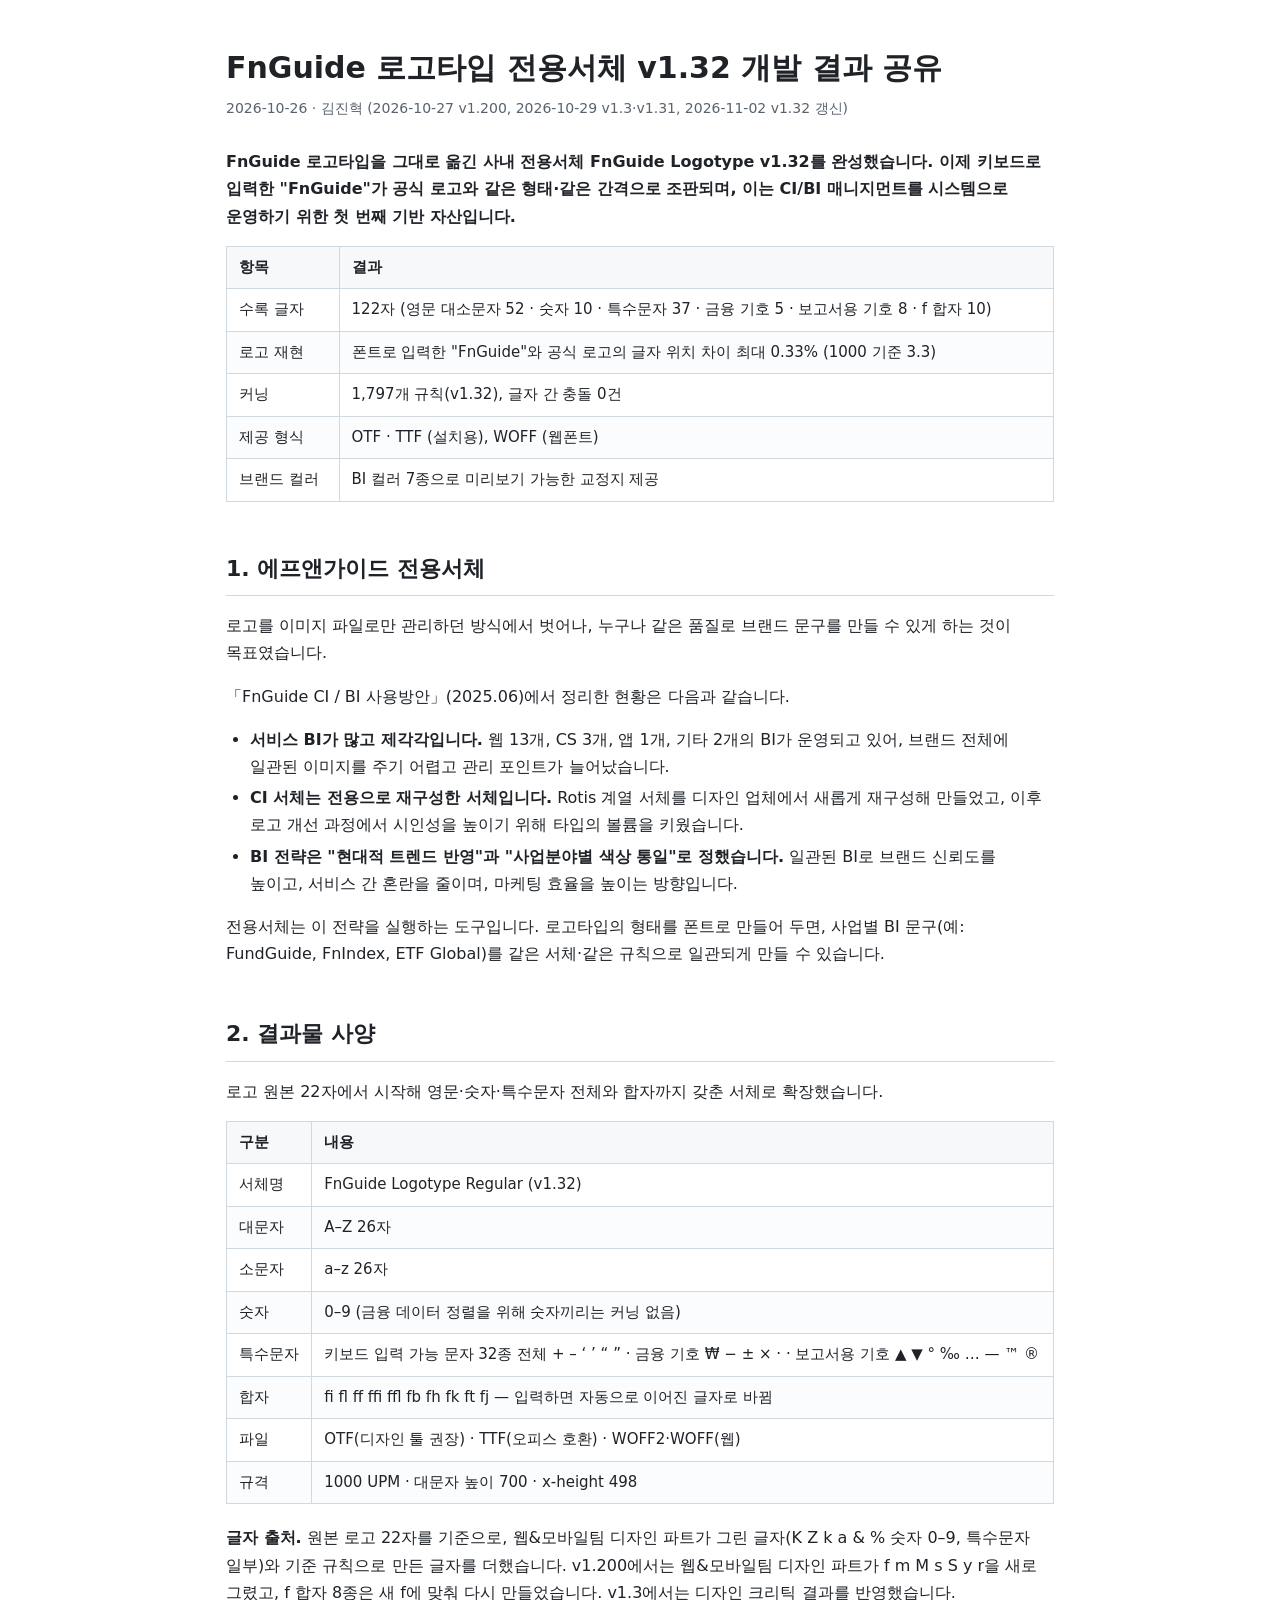
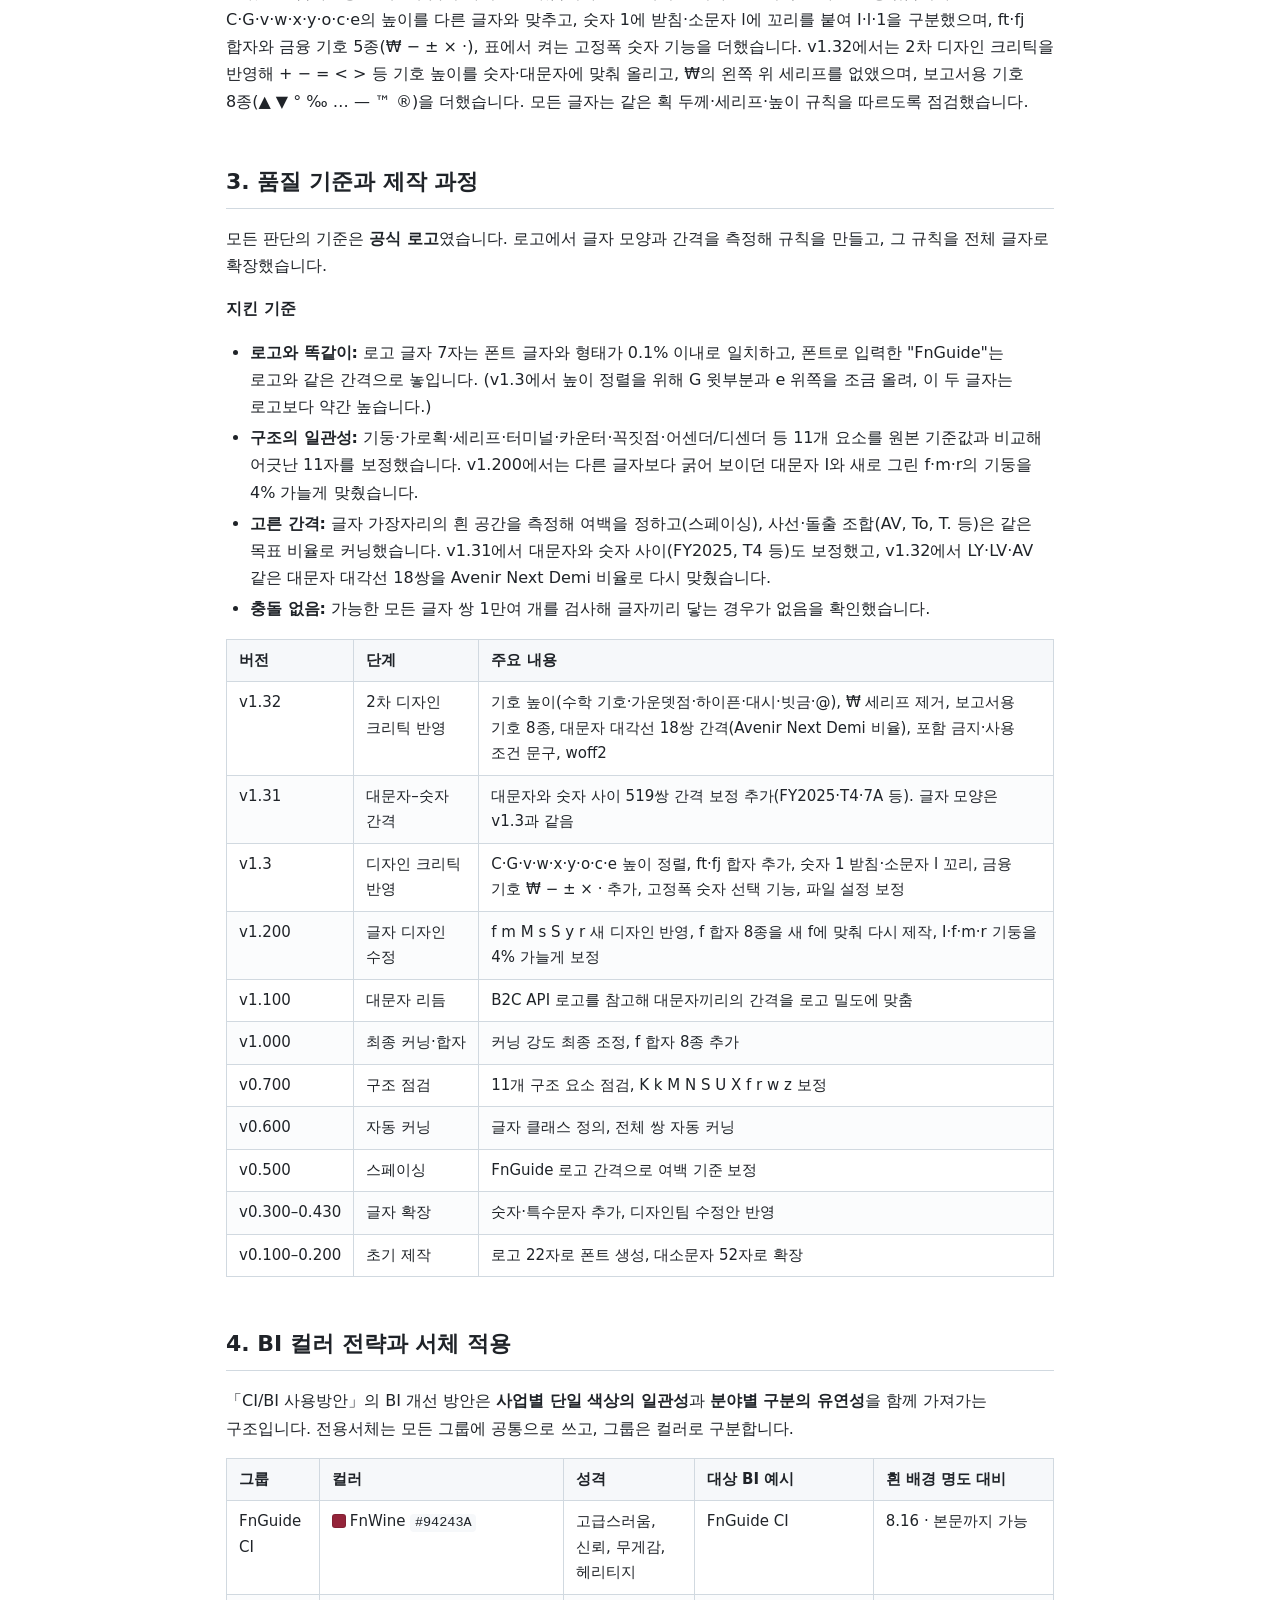
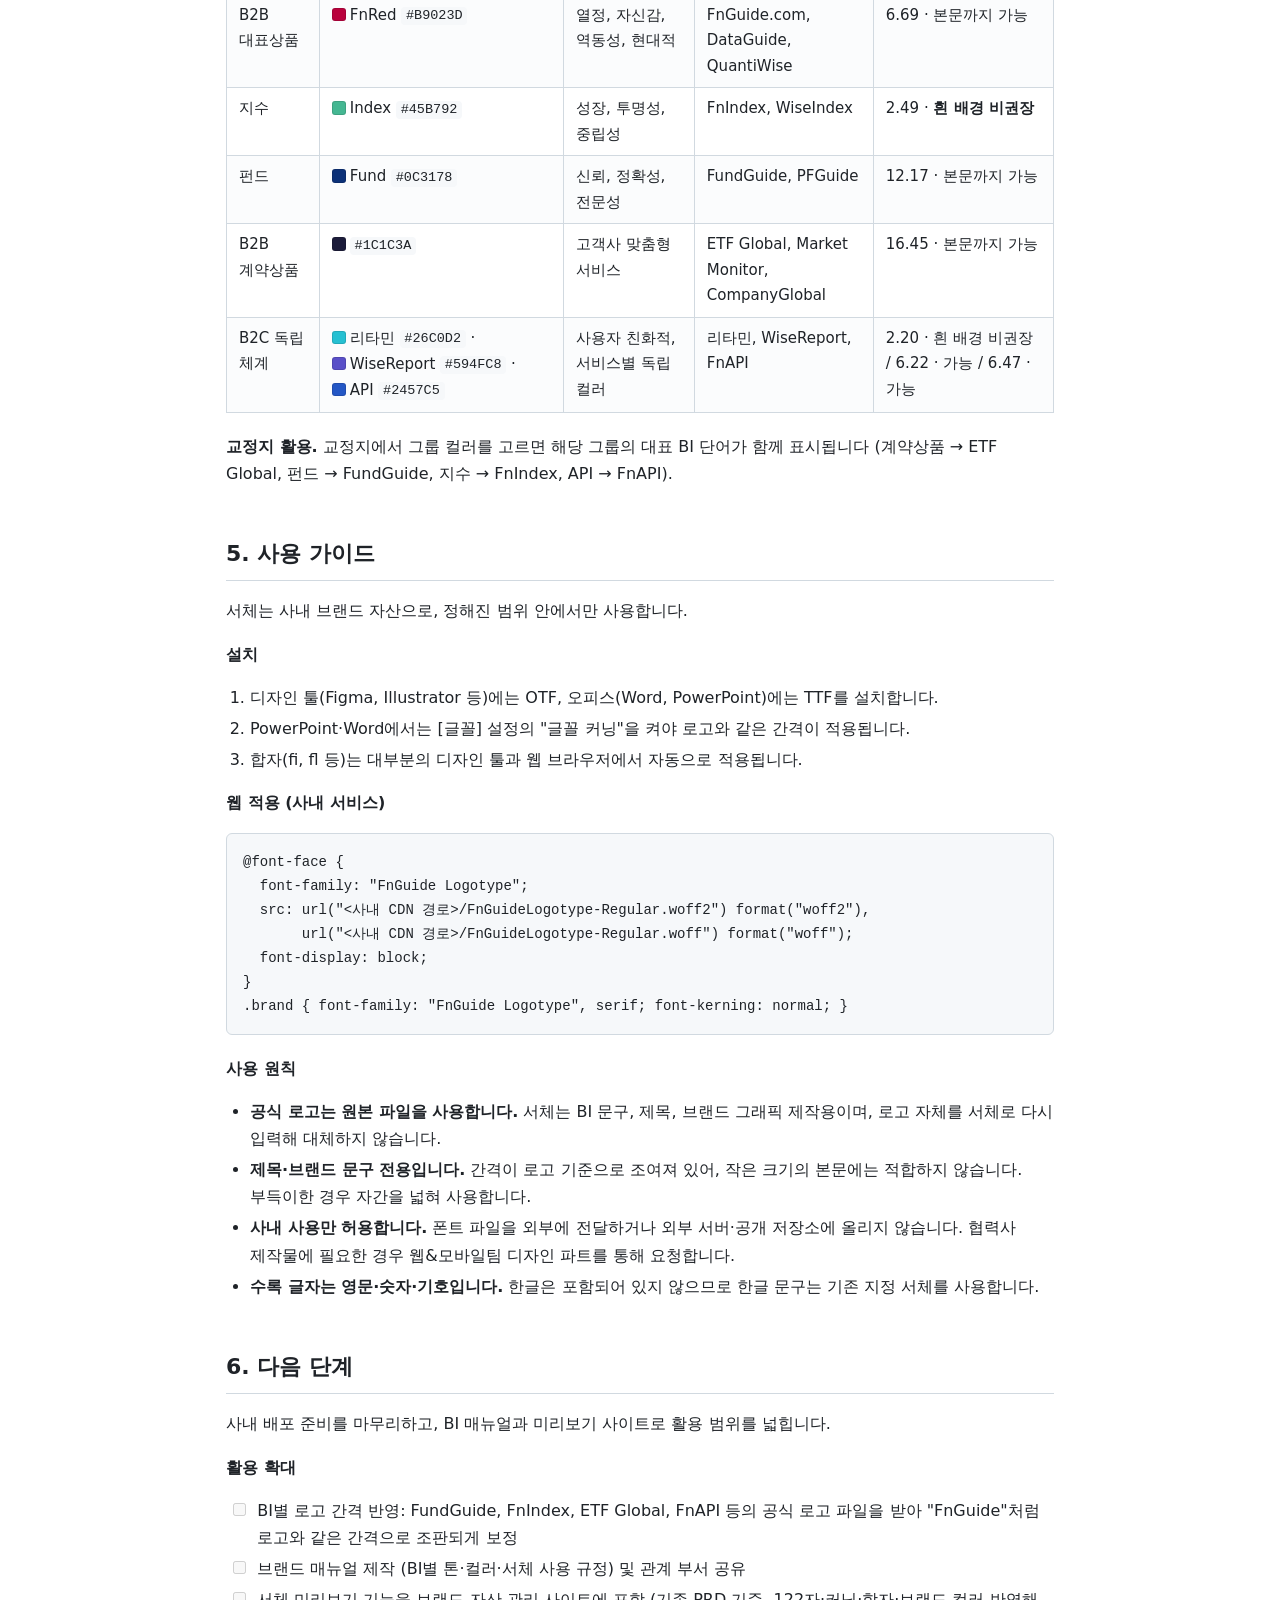
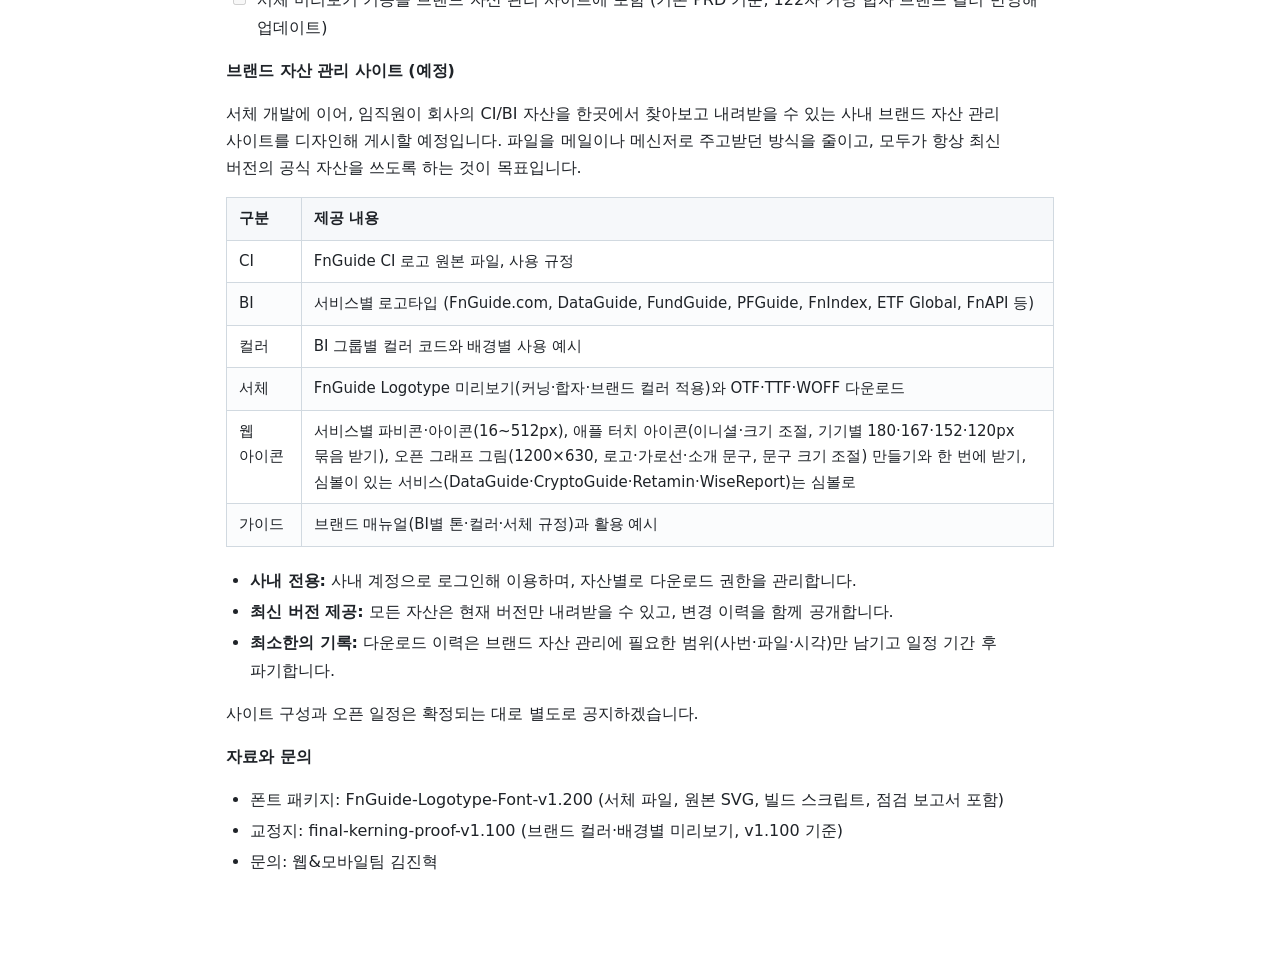
==== out/FnGuide-Logotype-share.html @ befd62f5 "전용서체 v1.32: 2차 디자인 크리틱 반영 - 2차 디자인 크리틱(v1.31): 타이포·CI/BI·PM급 브랜드 디자이너, 보고서·그림 50~55 - 기호 높이(수학 기호 B안" ====
<!doctype html>
<html lang="ko">
<head>
<meta charset="utf-8">
<meta name="viewport" content="width=device-width, initial-scale=1">
<title>FnGuide 로고타입 전용서체 v1.32 개발 결과 공유</title>
<style>
  :root {
    --bg: #ffffff;
    --text: #1f2328;
    --muted: #59636e;
    --line: #d1d9e0;
    --soft: #f6f8fa;
    --accent: #94243A;
  }
  * { box-sizing: border-box; }
  html { color-scheme: light; }
  body {
    margin: 0;
    background: var(--bg);
    color: var(--text);
    font-family: "Pretendard", "Malgun Gothic", "Apple SD Gothic Neo", system-ui, sans-serif;
    font-size: 16px;
    line-height: 1.7;
    word-break: keep-all;
  }
  main { max-width: 860px; margin: 0 auto; padding: 48px 16px 80px; }
  h1 { font-size: 30px; line-height: 1.35; margin: 0 0 8px; }
  .meta { color: var(--muted); font-size: 14px; margin: 0 0 28px; }
  h2 {
    font-size: 22px; margin: 48px 0 16px; padding-bottom: 8px;
    border-bottom: 1px solid var(--line);
  }
  p { margin: 0 0 16px; }
  strong { font-weight: 700; }
  ul, ol { margin: 0 0 16px; padding-left: 1.5em; }
  li { margin: 4px 0; }
  ul.task { list-style: none; padding-left: 0.2em; }
  ul.task li { display: flex; gap: 8px; align-items: flex-start; }
  ul.task input { margin-top: 0.45em; flex: none; }
  .table-wrap { overflow-x: auto; margin: 0 0 20px; }
  table { border-collapse: collapse; width: 100%; font-size: 15px; }
  th, td { border: 1px solid var(--line); padding: 8px 12px; text-align: left; vertical-align: top; }
  th { background: var(--soft); font-weight: 700; white-space: nowrap; }
  tr:nth-child(even) td { background: #fbfcfd; }
  code {
    font-family: Consolas, "D2Coding", ui-monospace, monospace;
    font-size: 0.9em; background: var(--soft); padding: 0.1em 0.35em; border-radius: 4px;
  }
  pre {
    background: var(--soft); border: 1px solid var(--line); border-radius: 6px;
    padding: 16px; overflow-x: auto; margin: 0 0 20px; line-height: 1.5;
  }
  pre code { background: none; padding: 0; font-size: 14px; }
  .swatch {
    display: inline-block; width: 0.9em; height: 0.9em; border-radius: 3px;
    vertical-align: -0.1em; margin-right: 4px; border: 1px solid rgba(0,0,0,0.12);
  }
  .nowrap { white-space: nowrap; }
</style>
</head>
<body>
<main>

<h1>FnGuide 로고타입 전용서체 v1.32 개발 결과 공유</h1>
<p class="meta">2026-10-26 · 김진혁 (2026-10-27 v1.200, 2026-10-29 v1.3·v1.31, 2026-11-02 v1.32 갱신)</p>

<p><strong>FnGuide 로고타입을 그대로 옮긴 사내 전용서체 FnGuide Logotype v1.32를 완성했습니다. 이제 키보드로 입력한 "FnGuide"가 공식 로고와 같은 형태·같은 간격으로 조판되며, 이는 CI/BI 매니지먼트를 시스템으로 운영하기 위한 첫 번째 기반 자산입니다.</strong></p>

<div class="table-wrap"><table>
  <thead><tr><th>항목</th><th>결과</th></tr></thead>
  <tbody>
    <tr><td>수록 글자</td><td>122자 (영문 대소문자 52 · 숫자 10 · 특수문자 37 · 금융 기호 5 · 보고서용 기호 8 · f 합자 10)</td></tr>
    <tr><td>로고 재현</td><td>폰트로 입력한 "FnGuide"와 공식 로고의 글자 위치 차이 최대 0.33% (1000 기준 3.3)</td></tr>
    <tr><td>커닝</td><td>1,797개 규칙(v1.32), 글자 간 충돌 0건</td></tr>
    <tr><td>제공 형식</td><td>OTF · TTF (설치용), WOFF (웹폰트)</td></tr>
    <tr><td>브랜드 컬러</td><td>BI 컬러 7종으로 미리보기 가능한 교정지 제공</td></tr>
  </tbody>
</table></div>

<h2>1. 에프앤가이드 전용서체</h2>

<p>로고를 이미지 파일로만 관리하던 방식에서 벗어나, 누구나 같은 품질로 브랜드 문구를 만들 수 있게 하는 것이 목표였습니다.</p>

<p>「FnGuide CI / BI 사용방안」(2025.06)에서 정리한 현황은 다음과 같습니다.</p>

<ul>
  <li><strong>서비스 BI가 많고 제각각입니다.</strong> 웹 13개, CS 3개, 앱 1개, 기타 2개의 BI가 운영되고 있어, 브랜드 전체에 일관된 이미지를 주기 어렵고 관리 포인트가 늘어났습니다.</li>
  <li><strong>CI 서체는 전용으로 재구성한 서체입니다.</strong> Rotis 계열 서체를 디자인 업체에서 새롭게 재구성해 만들었고, 이후 로고 개선 과정에서 시인성을 높이기 위해 타입의 볼륨을 키웠습니다.</li>
  <li><strong>BI 전략은 "현대적 트렌드 반영"과 "사업분야별 색상 통일"로 정했습니다.</strong> 일관된 BI로 브랜드 신뢰도를 높이고, 서비스 간 혼란을 줄이며, 마케팅 효율을 높이는 방향입니다.</li>
</ul>

<p>전용서체는 이 전략을 실행하는 도구입니다. 로고타입의 형태를 폰트로 만들어 두면, 사업별 BI 문구(예: FundGuide, FnIndex, ETF Global)를 같은 서체·같은 규칙으로 일관되게 만들 수 있습니다.</p>

<h2>2. 결과물 사양</h2>

<p>로고 원본 22자에서 시작해 영문·숫자·특수문자 전체와 합자까지 갖춘 서체로 확장했습니다.</p>

<div class="table-wrap"><table>
  <thead><tr><th>구분</th><th>내용</th></tr></thead>
  <tbody>
    <tr><td>서체명</td><td>FnGuide Logotype Regular (v1.32)</td></tr>
    <tr><td>대문자</td><td>A–Z 26자</td></tr>
    <tr><td>소문자</td><td>a–z 26자</td></tr>
    <tr><td>숫자</td><td>0–9 (금융 데이터 정렬을 위해 숫자끼리는 커닝 없음)</td></tr>
    <tr><td>특수문자</td><td>키보드 입력 가능 문자 32종 전체 + – ‘ ’ “ ” · 금융 기호 ₩ − ± × · · 보고서용 기호 ▲ ▼ ° ‰ … — ™ ®</td></tr>
    <tr><td>합자</td><td>fi fl ff ffi ffl fb fh fk ft fj — 입력하면 자동으로 이어진 글자로 바뀜</td></tr>
    <tr><td>파일</td><td>OTF(디자인 툴 권장) · TTF(오피스 호환) · WOFF2·WOFF(웹)</td></tr>
    <tr><td>규격</td><td>1000 UPM · 대문자 높이 700 · x-height 498</td></tr>
  </tbody>
</table></div>

<p><strong>글자 출처.</strong> 원본 로고 22자를 기준으로, 웹&amp;모바일팀 디자인 파트가 그린 글자(K Z k a &amp; % 숫자 0–9, 특수문자 일부)와 기준 규칙으로 만든 글자를 더했습니다. v1.200에서는 웹&amp;모바일팀 디자인 파트가 f m M s S y r을 새로 그렸고, f 합자 8종은 새 f에 맞춰 다시 만들었습니다. v1.3에서는 디자인 크리틱 결과를 반영했습니다. C·G·v·w·x·y·o·c·e의 높이를 다른 글자와 맞추고, 숫자 1에 받침·소문자 l에 꼬리를 붙여 I·l·1을 구분했으며, ft·fj 합자와 금융 기호 5종(₩ − ± × ·), 표에서 켜는 고정폭 숫자 기능을 더했습니다. v1.32에서는 2차 디자인 크리틱을 반영해 + − = &lt; &gt; 등 기호 높이를 숫자·대문자에 맞춰 올리고, ₩의 왼쪽 위 세리프를 없앴으며, 보고서용 기호 8종(▲ ▼ ° ‰ … — ™ ®)을 더했습니다. 모든 글자는 같은 획 두께·세리프·높이 규칙을 따르도록 점검했습니다.</p>

<h2>3. 품질 기준과 제작 과정</h2>

<p>모든 판단의 기준은 <strong>공식 로고</strong>였습니다. 로고에서 글자 모양과 간격을 측정해 규칙을 만들고, 그 규칙을 전체 글자로 확장했습니다.</p>

<p><strong>지킨 기준</strong></p>

<ul>
  <li><strong>로고와 똑같이:</strong> 로고 글자 7자는 폰트 글자와 형태가 0.1% 이내로 일치하고, 폰트로 입력한 "FnGuide"는 로고와 같은 간격으로 놓입니다. (v1.3에서 높이 정렬을 위해 G 윗부분과 e 위쪽을 조금 올려, 이 두 글자는 로고보다 약간 높습니다.)</li>
  <li><strong>구조의 일관성:</strong> 기둥·가로획·세리프·터미널·카운터·꼭짓점·어센더/디센더 등 11개 요소를 원본 기준값과 비교해 어긋난 11자를 보정했습니다. v1.200에서는 다른 글자보다 굵어 보이던 대문자 I와 새로 그린 f·m·r의 기둥을 4% 가늘게 맞췄습니다.</li>
  <li><strong>고른 간격:</strong> 글자 가장자리의 흰 공간을 측정해 여백을 정하고(스페이싱), 사선·돌출 조합(AV, To, T. 등)은 같은 목표 비율로 커닝했습니다. v1.31에서 대문자와 숫자 사이(FY2025, T4 등)도 보정했고, v1.32에서 LY·LV·AV 같은 대문자 대각선 18쌍을 Avenir Next Demi 비율로 다시 맞췄습니다.</li>
  <li><strong>충돌 없음:</strong> 가능한 모든 글자 쌍 1만여 개를 검사해 글자끼리 닿는 경우가 없음을 확인했습니다.</li>
</ul>

<div class="table-wrap"><table>
  <thead><tr><th>버전</th><th>단계</th><th>주요 내용</th></tr></thead>
  <tbody>
    <tr><td class="nowrap">v1.32</td><td>2차 디자인 크리틱 반영</td><td>기호 높이(수학 기호·가운뎃점·하이픈·대시·빗금·@), ₩ 세리프 제거, 보고서용 기호 8종, 대문자 대각선 18쌍 간격(Avenir Next Demi 비율), 포함 금지·사용 조건 문구, woff2</td></tr>
    <tr><td class="nowrap">v1.31</td><td>대문자–숫자 간격</td><td>대문자와 숫자 사이 519쌍 간격 보정 추가(FY2025·T4·7A 등). 글자 모양은 v1.3과 같음</td></tr>
    <tr><td class="nowrap">v1.3</td><td>디자인 크리틱 반영</td><td>C·G·v·w·x·y·o·c·e 높이 정렬, ft·fj 합자 추가, 숫자 1 받침·소문자 l 꼬리, 금융 기호 ₩ − ± × · 추가, 고정폭 숫자 선택 기능, 파일 설정 보정</td></tr>
    <tr><td class="nowrap">v1.200</td><td>글자 디자인 수정</td><td>f m M s S y r 새 디자인 반영, f 합자 8종을 새 f에 맞춰 다시 제작, I·f·m·r 기둥을 4% 가늘게 보정</td></tr>
    <tr><td class="nowrap">v1.100</td><td>대문자 리듬</td><td>B2C API 로고를 참고해 대문자끼리의 간격을 로고 밀도에 맞춤</td></tr>
    <tr><td class="nowrap">v1.000</td><td>최종 커닝·합자</td><td>커닝 강도 최종 조정, f 합자 8종 추가</td></tr>
    <tr><td class="nowrap">v0.700</td><td>구조 점검</td><td>11개 구조 요소 점검, K k M N S U X f r w z 보정</td></tr>
    <tr><td class="nowrap">v0.600</td><td>자동 커닝</td><td>글자 클래스 정의, 전체 쌍 자동 커닝</td></tr>
    <tr><td class="nowrap">v0.500</td><td>스페이싱</td><td>FnGuide 로고 간격으로 여백 기준 보정</td></tr>
    <tr><td class="nowrap">v0.300–0.430</td><td>글자 확장</td><td>숫자·특수문자 추가, 디자인팀 수정안 반영</td></tr>
    <tr><td class="nowrap">v0.100–0.200</td><td>초기 제작</td><td>로고 22자로 폰트 생성, 대소문자 52자로 확장</td></tr>
  </tbody>
</table></div>

<h2>4. BI 컬러 전략과 서체 적용</h2>

<p>「CI/BI 사용방안」의 BI 개선 방안은 <strong>사업별 단일 색상의 일관성</strong>과 <strong>분야별 구분의 유연성</strong>을 함께 가져가는 구조입니다. 전용서체는 모든 그룹에 공통으로 쓰고, 그룹은 컬러로 구분합니다.</p>

<div class="table-wrap"><table>
  <thead><tr><th>그룹</th><th>컬러</th><th>성격</th><th>대상 BI 예시</th><th>흰 배경 명도 대비</th></tr></thead>
  <tbody>
    <tr><td>FnGuide CI</td><td class="nowrap"><span class="swatch" style="background:#94243A"></span>FnWine <code>#94243A</code></td><td>고급스러움, 신뢰, 무게감, 헤리티지</td><td>FnGuide CI</td><td>8.16 · 본문까지 가능</td></tr>
    <tr><td>B2B 대표상품</td><td class="nowrap"><span class="swatch" style="background:#B9023D"></span>FnRed <code>#B9023D</code></td><td>열정, 자신감, 역동성, 현대적</td><td>FnGuide.com, DataGuide, QuantiWise</td><td>6.69 · 본문까지 가능</td></tr>
    <tr><td>지수</td><td class="nowrap"><span class="swatch" style="background:#45B792"></span>Index <code>#45B792</code></td><td>성장, 투명성, 중립성</td><td>FnIndex, WiseIndex</td><td>2.49 · <strong>흰 배경 비권장</strong></td></tr>
    <tr><td>펀드</td><td class="nowrap"><span class="swatch" style="background:#0C3178"></span>Fund <code>#0C3178</code></td><td>신뢰, 정확성, 전문성</td><td>FundGuide, PFGuide</td><td>12.17 · 본문까지 가능</td></tr>
    <tr><td>B2B 계약상품</td><td class="nowrap"><span class="swatch" style="background:#1C1C3A"></span><code>#1C1C3A</code></td><td>고객사 맞춤형 서비스</td><td>ETF Global, Market Monitor, CompanyGlobal</td><td>16.45 · 본문까지 가능</td></tr>
    <tr><td>B2C 독립 체계</td><td><span class="nowrap"><span class="swatch" style="background:#26C0D2"></span>리타민 <code>#26C0D2</code></span> · <span class="nowrap"><span class="swatch" style="background:#594FC8"></span>WiseReport <code>#594FC8</code></span> · <span class="nowrap"><span class="swatch" style="background:#2457C5"></span>API <code>#2457C5</code></span></td><td>사용자 친화적, 서비스별 독립 컬러</td><td>리타민, WiseReport, FnAPI</td><td>2.20 · 흰 배경 비권장 / 6.22 · 가능 / 6.47 · 가능</td></tr>
  </tbody>
</table></div>

<p><strong>교정지 활용.</strong> 교정지에서 그룹 컬러를 고르면 해당 그룹의 대표 BI 단어가 함께 표시됩니다 (계약상품 → ETF Global, 펀드 → FundGuide, 지수 → FnIndex, API → FnAPI).</p>

<h2>5. 사용 가이드</h2>

<p>서체는 사내 브랜드 자산으로, 정해진 범위 안에서만 사용합니다.</p>

<p><strong>설치</strong></p>

<ol>
  <li>디자인 툴(Figma, Illustrator 등)에는 OTF, 오피스(Word, PowerPoint)에는 TTF를 설치합니다.</li>
  <li>PowerPoint·Word에서는 [글꼴] 설정의 "글꼴 커닝"을 켜야 로고와 같은 간격이 적용됩니다.</li>
  <li>합자(fi, fl 등)는 대부분의 디자인 툴과 웹 브라우저에서 자동으로 적용됩니다.</li>
</ol>

<p><strong>웹 적용 (사내 서비스)</strong></p>

<pre><code>@font-face {
  font-family: "FnGuide Logotype";
  src: url("&lt;사내 CDN 경로&gt;/FnGuideLogotype-Regular.woff2") format("woff2"),
       url("&lt;사내 CDN 경로&gt;/FnGuideLogotype-Regular.woff") format("woff");
  font-display: block;
}
.brand { font-family: "FnGuide Logotype", serif; font-kerning: normal; }</code></pre>

<p><strong>사용 원칙</strong></p>

<ul>
  <li><strong>공식 로고는 원본 파일을 사용합니다.</strong> 서체는 BI 문구, 제목, 브랜드 그래픽 제작용이며, 로고 자체를 서체로 다시 입력해 대체하지 않습니다.</li>
  <li><strong>제목·브랜드 문구 전용입니다.</strong> 간격이 로고 기준으로 조여져 있어, 작은 크기의 본문에는 적합하지 않습니다. 부득이한 경우 자간을 넓혀 사용합니다.</li>
  <li><strong>사내 사용만 허용합니다.</strong> 폰트 파일을 외부에 전달하거나 외부 서버·공개 저장소에 올리지 않습니다. 협력사 제작물에 필요한 경우 웹&amp;모바일팀 디자인 파트를 통해 요청합니다.</li>
  <li><strong>수록 글자는 영문·숫자·기호입니다.</strong> 한글은 포함되어 있지 않으므로 한글 문구는 기존 지정 서체를 사용합니다.</li>
</ul>

<h2>6. 다음 단계</h2>

<p>사내 배포 준비를 마무리하고, BI 매뉴얼과 미리보기 사이트로 활용 범위를 넓힙니다.</p>

<p><strong>활용 확대</strong></p>

<ul class="task">
  <li><input type="checkbox" disabled><span>BI별 로고 간격 반영: FundGuide, FnIndex, ETF Global, FnAPI 등의 공식 로고 파일을 받아 "FnGuide"처럼 로고와 같은 간격으로 조판되게 보정</span></li>
  <li><input type="checkbox" disabled><span>브랜드 매뉴얼 제작 (BI별 톤·컬러·서체 사용 규정) 및 관계 부서 공유</span></li>
  <li><input type="checkbox" disabled><span>서체 미리보기 기능을 브랜드 자산 관리 사이트에 포함 (기존 PRD 기준, 122자·커닝·합자·브랜드 컬러 반영해 업데이트)</span></li>
</ul>

<p><strong>브랜드 자산 관리 사이트 (예정)</strong></p>

<p>서체 개발에 이어, 임직원이 회사의 CI/BI 자산을 한곳에서 찾아보고 내려받을 수 있는 사내 브랜드 자산 관리 사이트를 디자인해 게시할 예정입니다. 파일을 메일이나 메신저로 주고받던 방식을 줄이고, 모두가 항상 최신 버전의 공식 자산을 쓰도록 하는 것이 목표입니다.</p>

<div class="table-wrap"><table>
  <thead><tr><th>구분</th><th>제공 내용</th></tr></thead>
  <tbody>
    <tr><td>CI</td><td>FnGuide CI 로고 원본 파일, 사용 규정</td></tr>
    <tr><td>BI</td><td>서비스별 로고타입 (FnGuide.com, DataGuide, FundGuide, PFGuide, FnIndex, ETF Global, FnAPI 등)</td></tr>
    <tr><td>컬러</td><td>BI 그룹별 컬러 코드와 배경별 사용 예시</td></tr>
    <tr><td>서체</td><td>FnGuide Logotype 미리보기(커닝·합자·브랜드 컬러 적용)와 OTF·TTF·WOFF 다운로드</td></tr>
    <tr><td>웹 아이콘</td><td>서비스별 파비콘·아이콘(16~512px), 애플 터치 아이콘(이니셜·크기 조절, 기기별 180·167·152·120px 묶음 받기), 오픈 그래프 그림(1200×630, 로고·가로선·소개 문구, 문구 크기 조절) 만들기와 한 번에 받기, 심볼이 있는 서비스(DataGuide·CryptoGuide·Retamin·WiseReport)는 심볼로</td></tr>
    <tr><td>가이드</td><td>브랜드 매뉴얼(BI별 톤·컬러·서체 규정)과 활용 예시</td></tr>
  </tbody>
</table></div>

<ul>
  <li><strong>사내 전용:</strong> 사내 계정으로 로그인해 이용하며, 자산별로 다운로드 권한을 관리합니다.</li>
  <li><strong>최신 버전 제공:</strong> 모든 자산은 현재 버전만 내려받을 수 있고, 변경 이력을 함께 공개합니다.</li>
  <li><strong>최소한의 기록:</strong> 다운로드 이력은 브랜드 자산 관리에 필요한 범위(사번·파일·시각)만 남기고 일정 기간 후 파기합니다.</li>
</ul>

<p>사이트 구성과 오픈 일정은 확정되는 대로 별도로 공지하겠습니다.</p>

<p><strong>자료와 문의</strong></p>

<ul>
  <li>폰트 패키지: FnGuide-Logotype-Font-v1.200 (서체 파일, 원본 SVG, 빌드 스크립트, 점검 보고서 포함)</li>
  <li>교정지: final-kerning-proof-v1.100 (브랜드 컬러·배경별 미리보기, v1.100 기준)</li>
  <li>문의: 웹&amp;모바일팀 김진혁</li>
</ul>

</main>
</body>
</html>
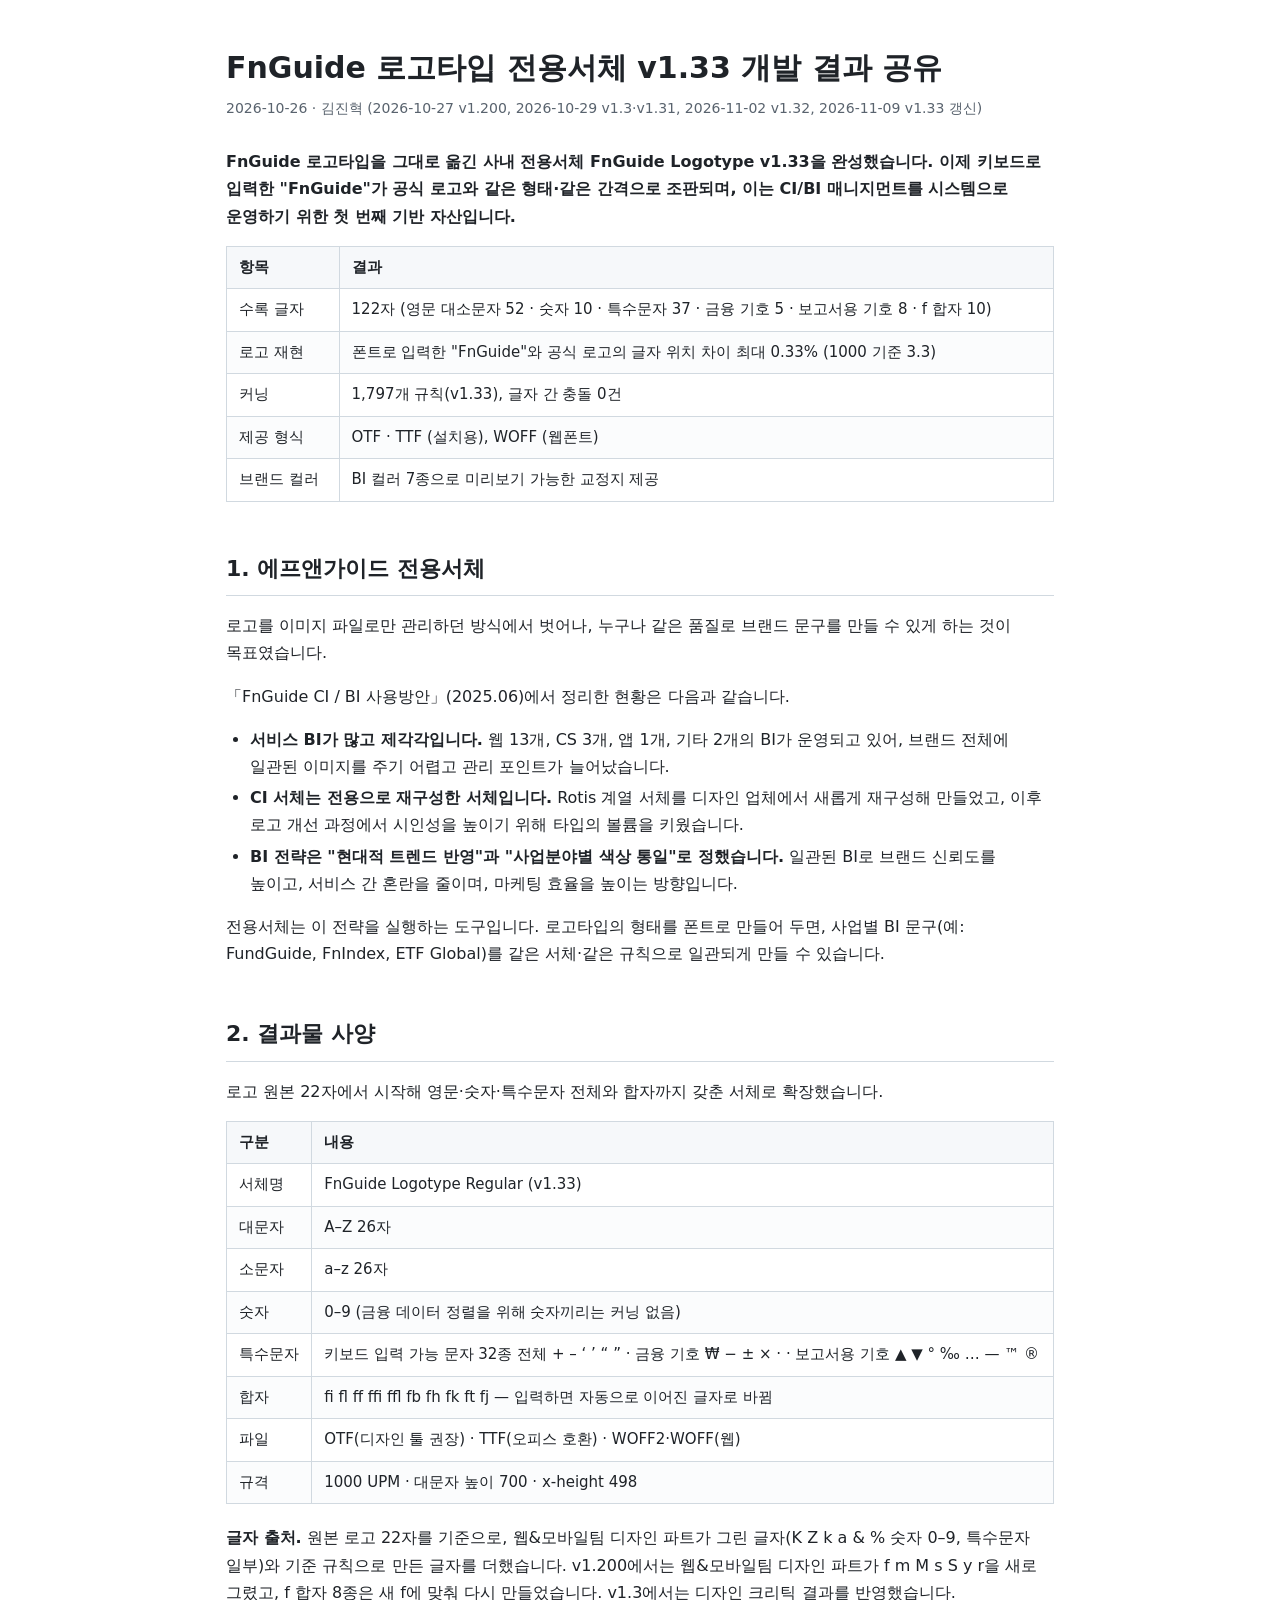
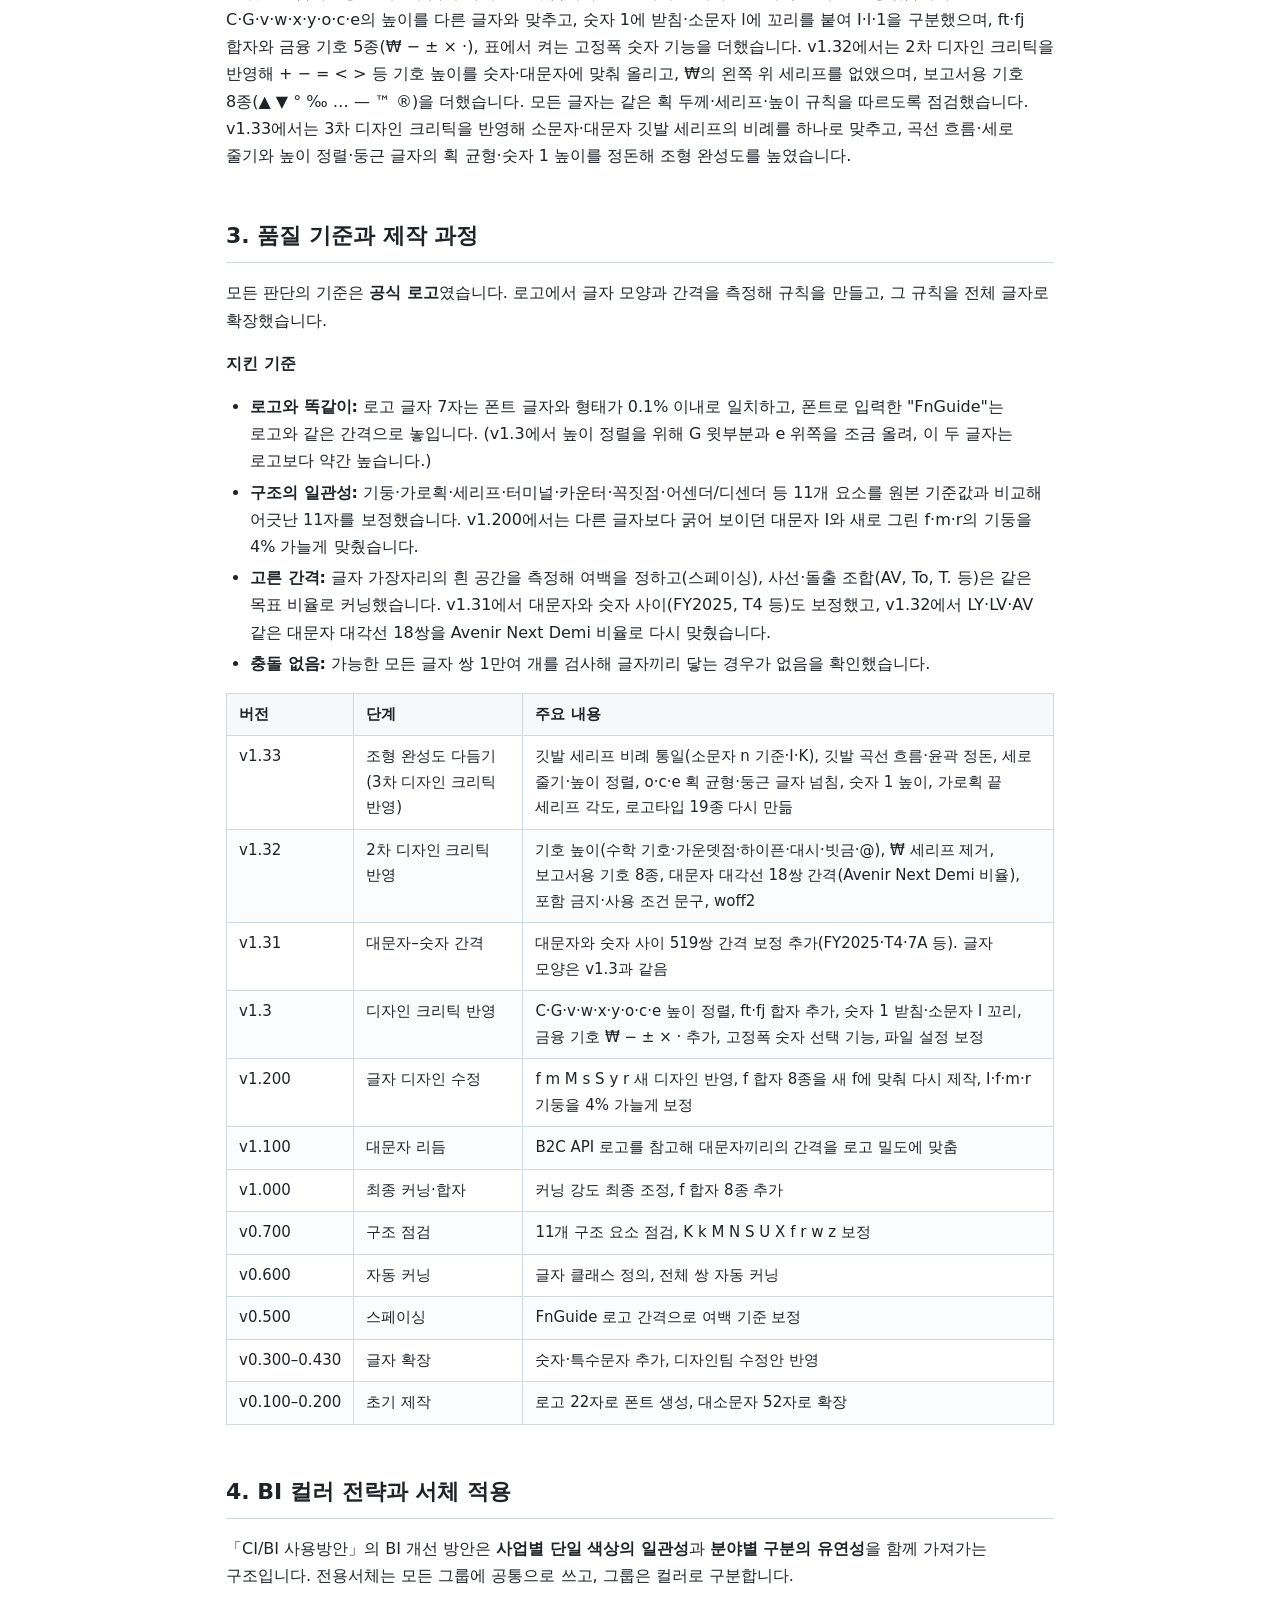
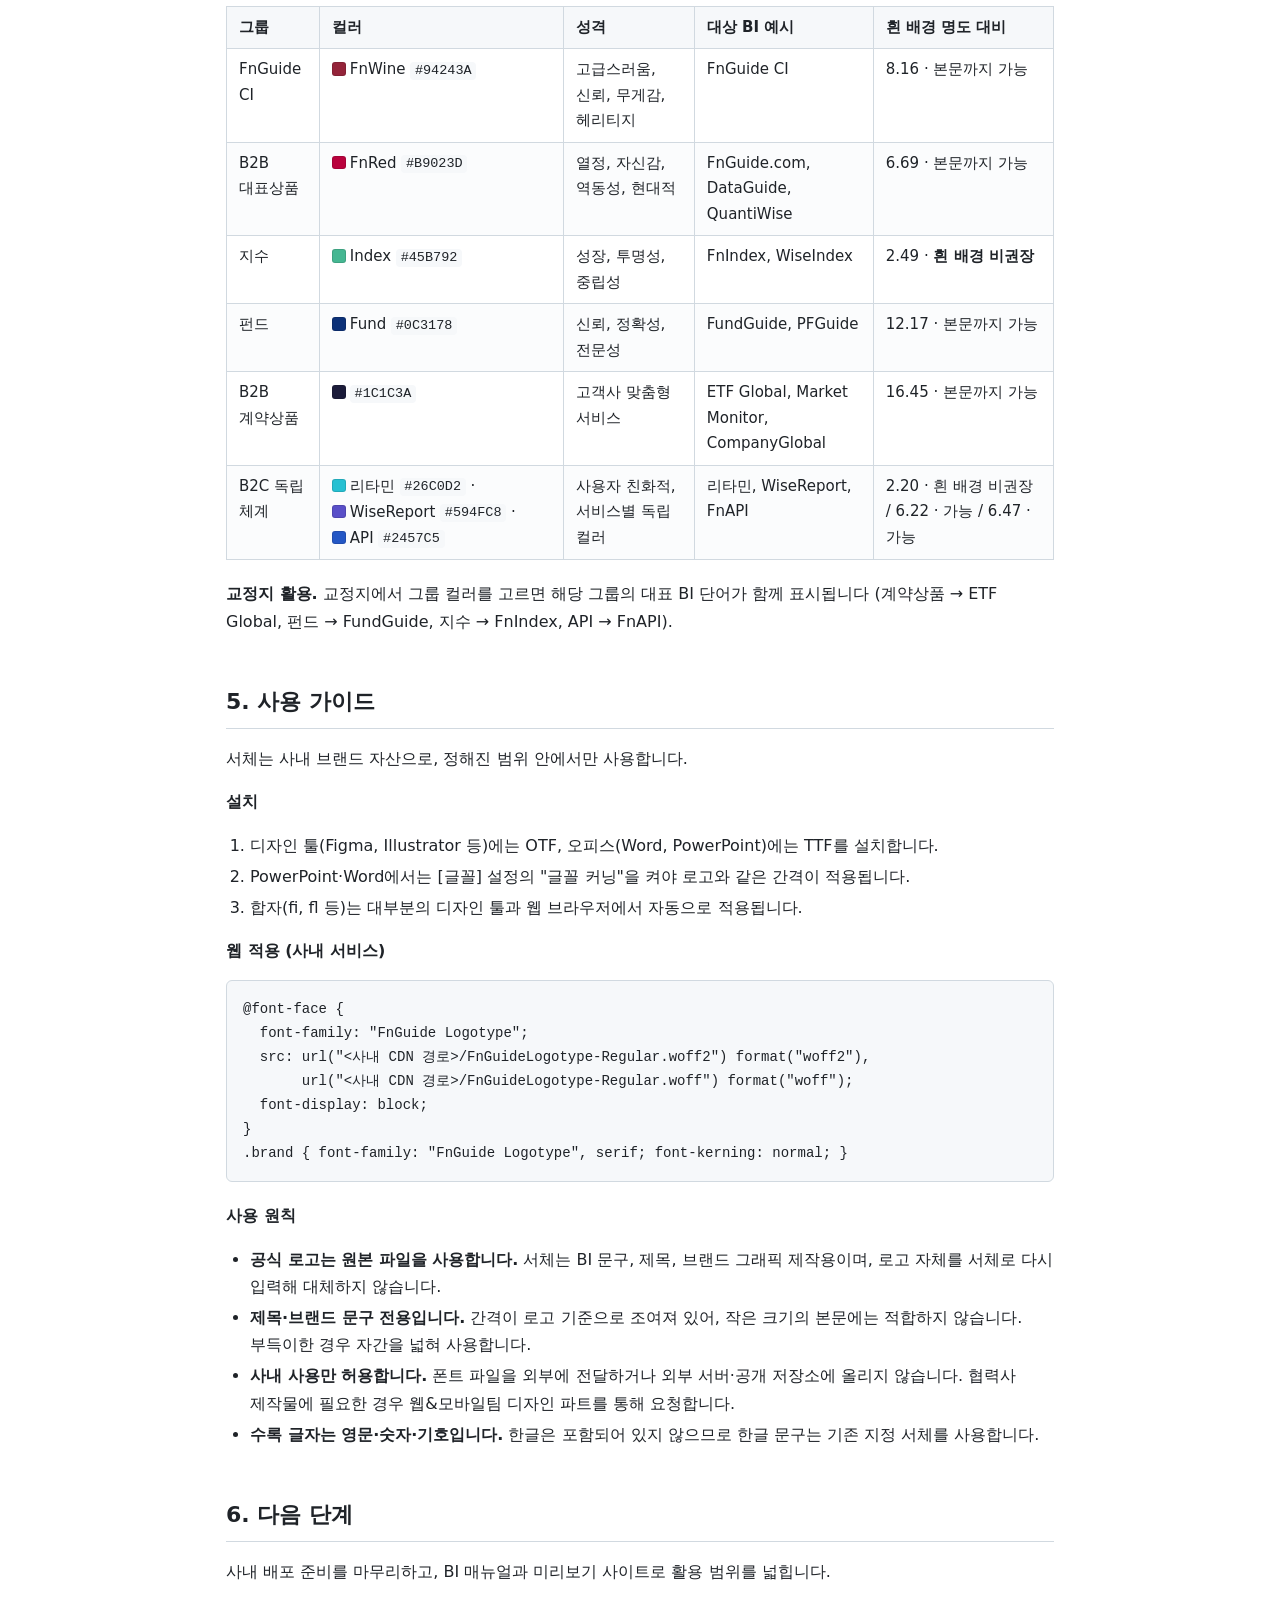
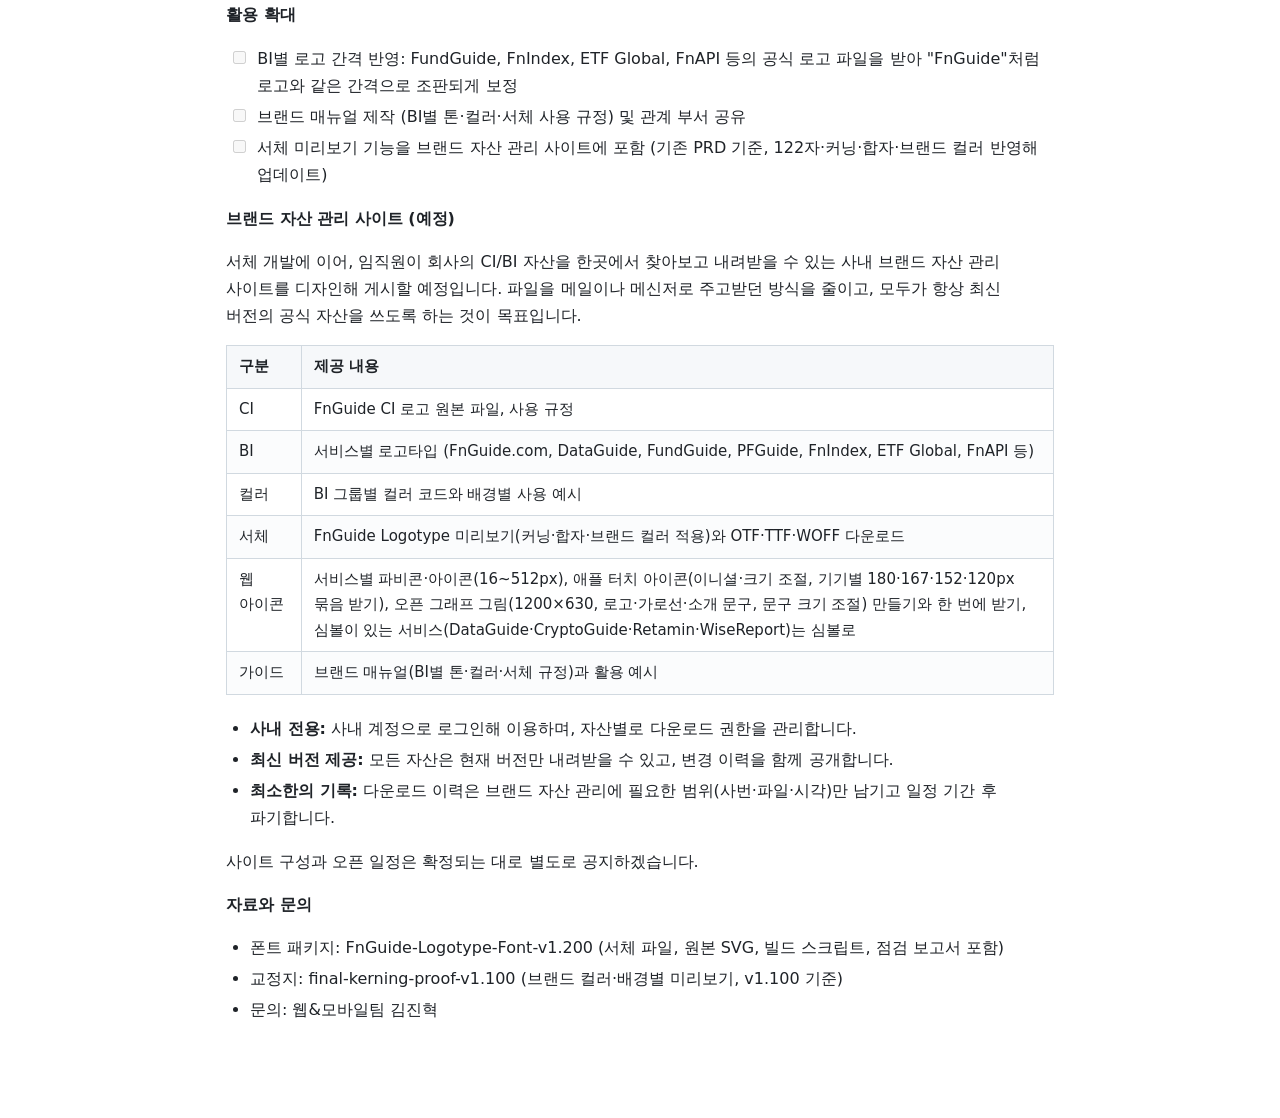
==== commit 8869e8ec: "전용서체 v1.33: 조형 완성도 다듬기 (3차 디자인 크리틱 반영) · 홈페이지 반영 - 세로 줄기 축선 맞춤 11자(기둥 굵기 검토 기준), 3차 크리틱 ❶~❾ 전체 반영(64" ====
--- a/out/FnGuide-Logotype-share.html
+++ b/out/FnGuide-Logotype-share.html
@@ -3,7 +3,7 @@
 <head>
 <meta charset="utf-8">
 <meta name="viewport" content="width=device-width, initial-scale=1">
-<title>FnGuide 로고타입 전용서체 v1.32 개발 결과 공유</title>
+<title>FnGuide 로고타입 전용서체 v1.33 개발 결과 공유</title>
 <style>
   :root {
     --bg: #ffffff;
@@ -62,17 +62,17 @@
 <body>
 <main>
 
-<h1>FnGuide 로고타입 전용서체 v1.32 개발 결과 공유</h1>
-<p class="meta">2026-10-26 · 김진혁 (2026-10-27 v1.200, 2026-10-29 v1.3·v1.31, 2026-11-02 v1.32 갱신)</p>
-
-<p><strong>FnGuide 로고타입을 그대로 옮긴 사내 전용서체 FnGuide Logotype v1.32를 완성했습니다. 이제 키보드로 입력한 "FnGuide"가 공식 로고와 같은 형태·같은 간격으로 조판되며, 이는 CI/BI 매니지먼트를 시스템으로 운영하기 위한 첫 번째 기반 자산입니다.</strong></p>
+<h1>FnGuide 로고타입 전용서체 v1.33 개발 결과 공유</h1>
+<p class="meta">2026-10-26 · 김진혁 (2026-10-27 v1.200, 2026-10-29 v1.3·v1.31, 2026-11-02 v1.32, 2026-11-09 v1.33 갱신)</p>
+
+<p><strong>FnGuide 로고타입을 그대로 옮긴 사내 전용서체 FnGuide Logotype v1.33을 완성했습니다. 이제 키보드로 입력한 "FnGuide"가 공식 로고와 같은 형태·같은 간격으로 조판되며, 이는 CI/BI 매니지먼트를 시스템으로 운영하기 위한 첫 번째 기반 자산입니다.</strong></p>
 
 <div class="table-wrap"><table>
   <thead><tr><th>항목</th><th>결과</th></tr></thead>
   <tbody>
     <tr><td>수록 글자</td><td>122자 (영문 대소문자 52 · 숫자 10 · 특수문자 37 · 금융 기호 5 · 보고서용 기호 8 · f 합자 10)</td></tr>
     <tr><td>로고 재현</td><td>폰트로 입력한 "FnGuide"와 공식 로고의 글자 위치 차이 최대 0.33% (1000 기준 3.3)</td></tr>
-    <tr><td>커닝</td><td>1,797개 규칙(v1.32), 글자 간 충돌 0건</td></tr>
+    <tr><td>커닝</td><td>1,797개 규칙(v1.33), 글자 간 충돌 0건</td></tr>
     <tr><td>제공 형식</td><td>OTF · TTF (설치용), WOFF (웹폰트)</td></tr>
     <tr><td>브랜드 컬러</td><td>BI 컬러 7종으로 미리보기 가능한 교정지 제공</td></tr>
   </tbody>
@@ -99,7 +99,7 @@
 <div class="table-wrap"><table>
   <thead><tr><th>구분</th><th>내용</th></tr></thead>
   <tbody>
-    <tr><td>서체명</td><td>FnGuide Logotype Regular (v1.32)</td></tr>
+    <tr><td>서체명</td><td>FnGuide Logotype Regular (v1.33)</td></tr>
     <tr><td>대문자</td><td>A–Z 26자</td></tr>
     <tr><td>소문자</td><td>a–z 26자</td></tr>
     <tr><td>숫자</td><td>0–9 (금융 데이터 정렬을 위해 숫자끼리는 커닝 없음)</td></tr>
@@ -110,7 +110,7 @@
   </tbody>
 </table></div>
 
-<p><strong>글자 출처.</strong> 원본 로고 22자를 기준으로, 웹&amp;모바일팀 디자인 파트가 그린 글자(K Z k a &amp; % 숫자 0–9, 특수문자 일부)와 기준 규칙으로 만든 글자를 더했습니다. v1.200에서는 웹&amp;모바일팀 디자인 파트가 f m M s S y r을 새로 그렸고, f 합자 8종은 새 f에 맞춰 다시 만들었습니다. v1.3에서는 디자인 크리틱 결과를 반영했습니다. C·G·v·w·x·y·o·c·e의 높이를 다른 글자와 맞추고, 숫자 1에 받침·소문자 l에 꼬리를 붙여 I·l·1을 구분했으며, ft·fj 합자와 금융 기호 5종(₩ − ± × ·), 표에서 켜는 고정폭 숫자 기능을 더했습니다. v1.32에서는 2차 디자인 크리틱을 반영해 + − = &lt; &gt; 등 기호 높이를 숫자·대문자에 맞춰 올리고, ₩의 왼쪽 위 세리프를 없앴으며, 보고서용 기호 8종(▲ ▼ ° ‰ … — ™ ®)을 더했습니다. 모든 글자는 같은 획 두께·세리프·높이 규칙을 따르도록 점검했습니다.</p>
+<p><strong>글자 출처.</strong> 원본 로고 22자를 기준으로, 웹&amp;모바일팀 디자인 파트가 그린 글자(K Z k a &amp; % 숫자 0–9, 특수문자 일부)와 기준 규칙으로 만든 글자를 더했습니다. v1.200에서는 웹&amp;모바일팀 디자인 파트가 f m M s S y r을 새로 그렸고, f 합자 8종은 새 f에 맞춰 다시 만들었습니다. v1.3에서는 디자인 크리틱 결과를 반영했습니다. C·G·v·w·x·y·o·c·e의 높이를 다른 글자와 맞추고, 숫자 1에 받침·소문자 l에 꼬리를 붙여 I·l·1을 구분했으며, ft·fj 합자와 금융 기호 5종(₩ − ± × ·), 표에서 켜는 고정폭 숫자 기능을 더했습니다. v1.32에서는 2차 디자인 크리틱을 반영해 + − = &lt; &gt; 등 기호 높이를 숫자·대문자에 맞춰 올리고, ₩의 왼쪽 위 세리프를 없앴으며, 보고서용 기호 8종(▲ ▼ ° ‰ … — ™ ®)을 더했습니다. 모든 글자는 같은 획 두께·세리프·높이 규칙을 따르도록 점검했습니다. v1.33에서는 3차 디자인 크리틱을 반영해 소문자·대문자 깃발 세리프의 비례를 하나로 맞추고, 곡선 흐름·세로 줄기와 높이 정렬·둥근 글자의 획 균형·숫자 1 높이를 정돈해 조형 완성도를 높였습니다.</p>
 
 <h2>3. 품질 기준과 제작 과정</h2>
 
@@ -128,6 +128,7 @@
 <div class="table-wrap"><table>
   <thead><tr><th>버전</th><th>단계</th><th>주요 내용</th></tr></thead>
   <tbody>
+    <tr><td class="nowrap">v1.33</td><td>조형 완성도 다듬기 (3차 디자인 크리틱 반영)</td><td>깃발 세리프 비례 통일(소문자 n 기준·I·K), 깃발 곡선 흐름·윤곽 정돈, 세로 줄기·높이 정렬, o·c·e 획 균형·둥근 글자 넘침, 숫자 1 높이, 가로획 끝 세리프 각도, 로고타입 19종 다시 만듦</td></tr>
     <tr><td class="nowrap">v1.32</td><td>2차 디자인 크리틱 반영</td><td>기호 높이(수학 기호·가운뎃점·하이픈·대시·빗금·@), ₩ 세리프 제거, 보고서용 기호 8종, 대문자 대각선 18쌍 간격(Avenir Next Demi 비율), 포함 금지·사용 조건 문구, woff2</td></tr>
     <tr><td class="nowrap">v1.31</td><td>대문자–숫자 간격</td><td>대문자와 숫자 사이 519쌍 간격 보정 추가(FY2025·T4·7A 등). 글자 모양은 v1.3과 같음</td></tr>
     <tr><td class="nowrap">v1.3</td><td>디자인 크리틱 반영</td><td>C·G·v·w·x·y·o·c·e 높이 정렬, ft·fj 합자 추가, 숫자 1 받침·소문자 l 꼬리, 금융 기호 ₩ − ± × · 추가, 고정폭 숫자 선택 기능, 파일 설정 보정</td></tr>
